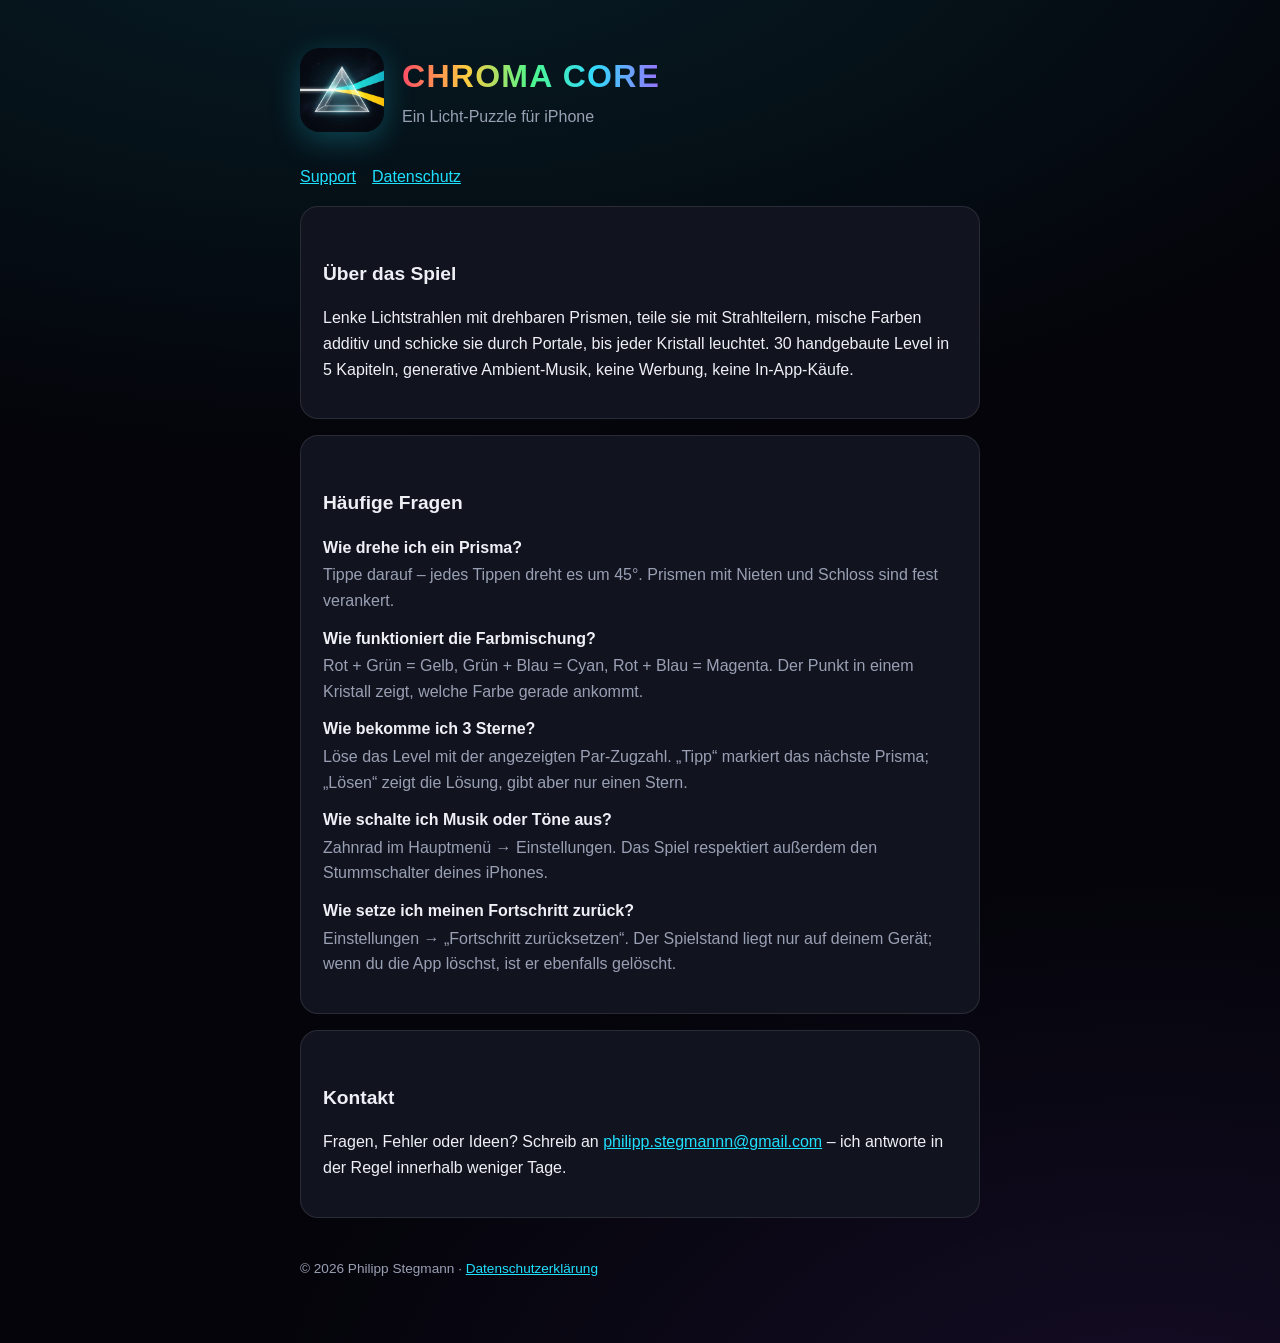
==== index.html @ 508b4143 "Chroma Core Support- und Datenschutzseite Co-Authored-By: Claude Opus 5.5 <noreply@anthropic.com>" ====
<!doctype html>
<html lang="de">
<head>
<meta charset="utf-8"><meta name="viewport" content="width=device-width,initial-scale=1">
<title>Chroma Core – Support</title>
<meta name="description" content="Chroma Core – ein Licht-Puzzle für iPhone. Hilfe, Kontakt und Datenschutz.">
<link rel="stylesheet" href="style.css"><link rel="icon" href="icon.png">
</head>
<body><main>
<header><img src="icon.png" alt="Chroma Core App-Icon"><div><h1>CHROMA CORE</h1><p>Ein Licht-Puzzle für iPhone</p></div></header>
<nav><a href="./">Support</a><a href="datenschutz.html">Datenschutz</a></nav>

<section>
<h2>Über das Spiel</h2>
<p>Lenke Lichtstrahlen mit drehbaren Prismen, teile sie mit Strahlteilern, mische Farben additiv und schicke sie durch Portale, bis jeder Kristall leuchtet. 30 handgebaute Level in 5 Kapiteln, generative Ambient-Musik, keine Werbung, keine In-App-Käufe.</p>
</section>

<section>
<h2>Häufige Fragen</h2>
<dl>
<dt>Wie drehe ich ein Prisma?</dt><dd>Tippe darauf – jedes Tippen dreht es um 45°. Prismen mit Nieten und Schloss sind fest verankert.</dd>
<dt>Wie funktioniert die Farbmischung?</dt><dd>Rot + Grün = Gelb, Grün + Blau = Cyan, Rot + Blau = Magenta. Der Punkt in einem Kristall zeigt, welche Farbe gerade ankommt.</dd>
<dt>Wie bekomme ich 3 Sterne?</dt><dd>Löse das Level mit der angezeigten Par-Zugzahl. „Tipp“ markiert das nächste Prisma; „Lösen“ zeigt die Lösung, gibt aber nur einen Stern.</dd>
<dt>Wie schalte ich Musik oder Töne aus?</dt><dd>Zahnrad im Hauptmenü → Einstellungen. Das Spiel respektiert außerdem den Stummschalter deines iPhones.</dd>
<dt>Wie setze ich meinen Fortschritt zurück?</dt><dd>Einstellungen → „Fortschritt zurücksetzen“. Der Spielstand liegt nur auf deinem Gerät; wenn du die App löschst, ist er ebenfalls gelöscht.</dd>
</dl>
</section>

<section>
<h2>Kontakt</h2>
<p>Fragen, Fehler oder Ideen? Schreib an <a href="mailto:philipp.stegmannn@gmail.com">philipp.stegmannn@gmail.com</a> – ich antworte in der Regel innerhalb weniger Tage.</p>
</section>

<footer>© 2026 Philipp Stegmann · <a href="datenschutz.html">Datenschutzerklärung</a></footer>
</main></body></html>
---- style.css ----
:root{--bg:#04040a;--card:#11131f;--text:#eef0f6;--muted:#9aa0b4;--accent:#1fe0ff;--line:rgba(255,255,255,.1)}
*{box-sizing:border-box}
body{margin:0;background:radial-gradient(1200px 600px at 30% -10%,rgba(31,224,255,.12),transparent),radial-gradient(900px 600px at 90% 110%,rgba(150,80,255,.12),transparent),var(--bg);color:var(--text);font:16px/1.6 -apple-system,BlinkMacSystemFont,"Segoe UI",Roboto,sans-serif;min-height:100vh}
main{max-width:720px;margin:0 auto;padding:48px 20px 64px}
header{display:flex;gap:18px;align-items:center;margin-bottom:32px}
header img{width:84px;height:84px;border-radius:20px;box-shadow:0 8px 30px rgba(31,224,255,.25)}
h1{margin:0;font-size:2rem;letter-spacing:.04em;background:linear-gradient(90deg,#ff4d66,#ffcc40,#4df78c,#33d9ff,#9973ff);-webkit-background-clip:text;background-clip:text;color:transparent}
header p{margin:2px 0 0;color:var(--muted)}
h2{font-size:1.2rem;margin:32px 0 8px}
section{background:var(--card);border:1px solid var(--line);border-radius:18px;padding:20px 22px;margin:16px 0}
a{color:var(--accent)}
nav{display:flex;gap:16px;margin-bottom:8px;flex-wrap:wrap}
dt{font-weight:600;margin-top:12px}dd{margin:2px 0 0;color:var(--muted)}
footer{color:var(--muted);font-size:.85rem;margin-top:40px}
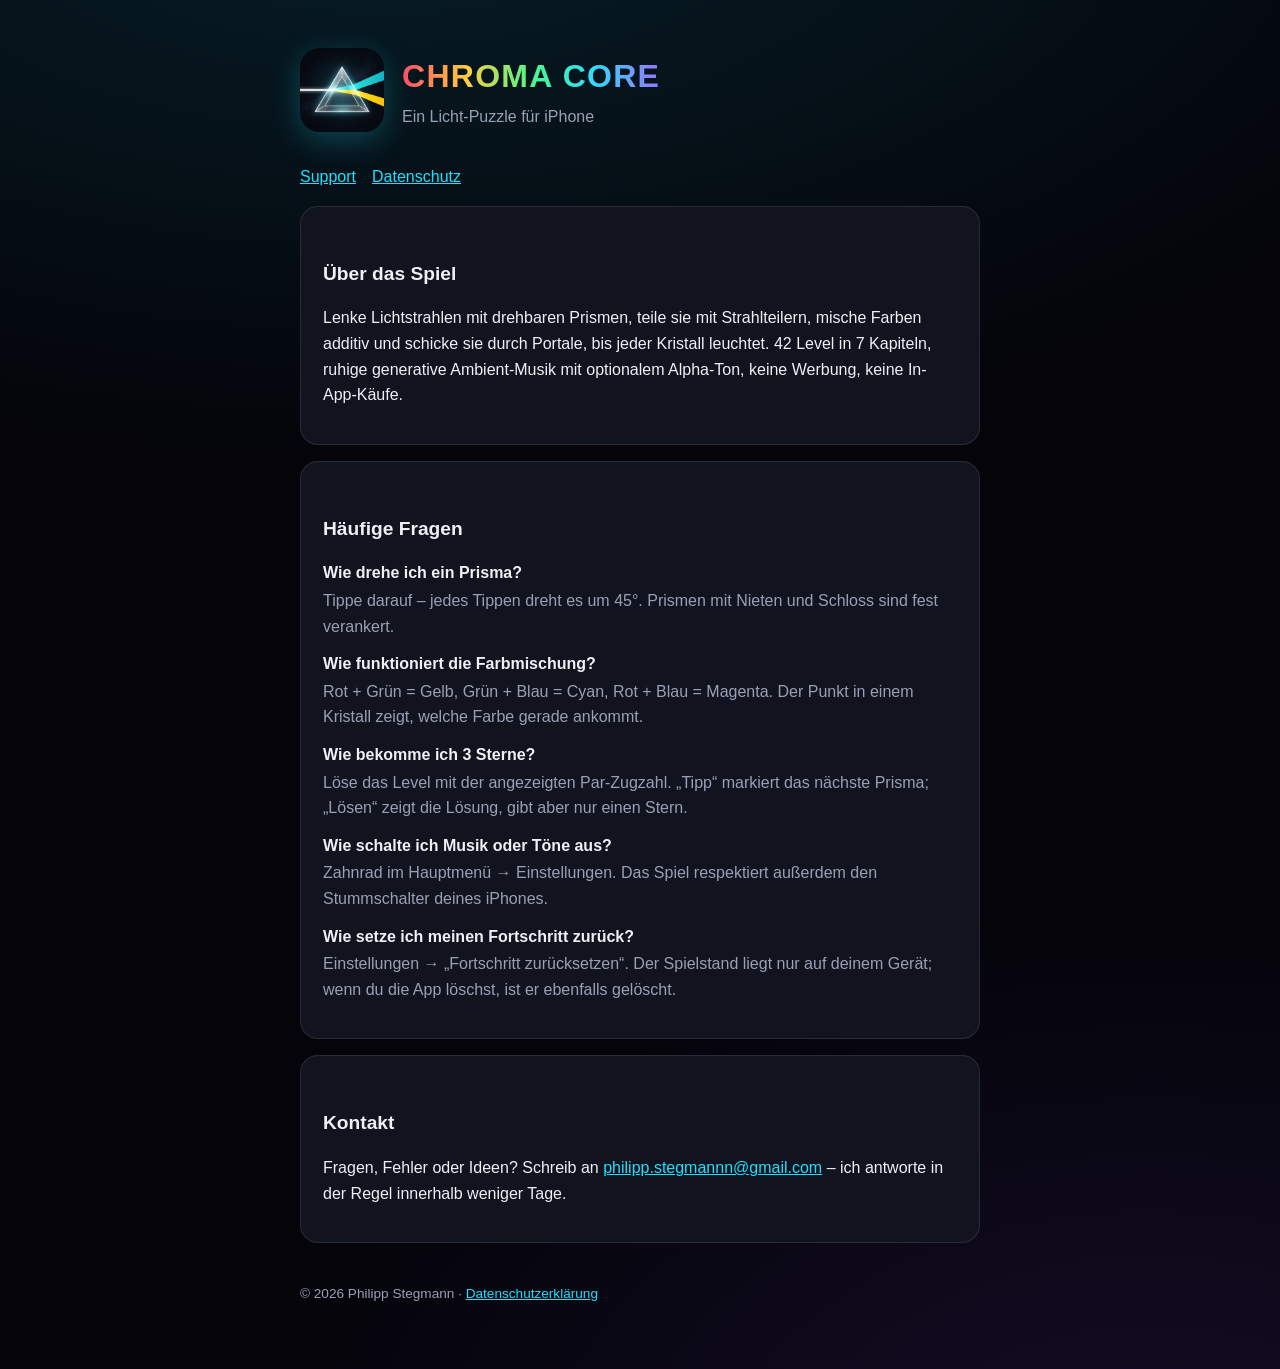
==== commit 051a8198: "42 Level, Alpha-Ton Co-Authored-By: Claude Opus 5.5 <noreply@anthropic.com>" ====
--- a/index.html
+++ b/index.html
@@ -12,7 +12,7 @@
 
 <section>
 <h2>Über das Spiel</h2>
-<p>Lenke Lichtstrahlen mit drehbaren Prismen, teile sie mit Strahlteilern, mische Farben additiv und schicke sie durch Portale, bis jeder Kristall leuchtet. 30 handgebaute Level in 5 Kapiteln, generative Ambient-Musik, keine Werbung, keine In-App-Käufe.</p>
+<p>Lenke Lichtstrahlen mit drehbaren Prismen, teile sie mit Strahlteilern, mische Farben additiv und schicke sie durch Portale, bis jeder Kristall leuchtet. 42 Level in 7 Kapiteln, ruhige generative Ambient-Musik mit optionalem Alpha-Ton, keine Werbung, keine In-App-Käufe.</p>
 </section>
 
 <section>
